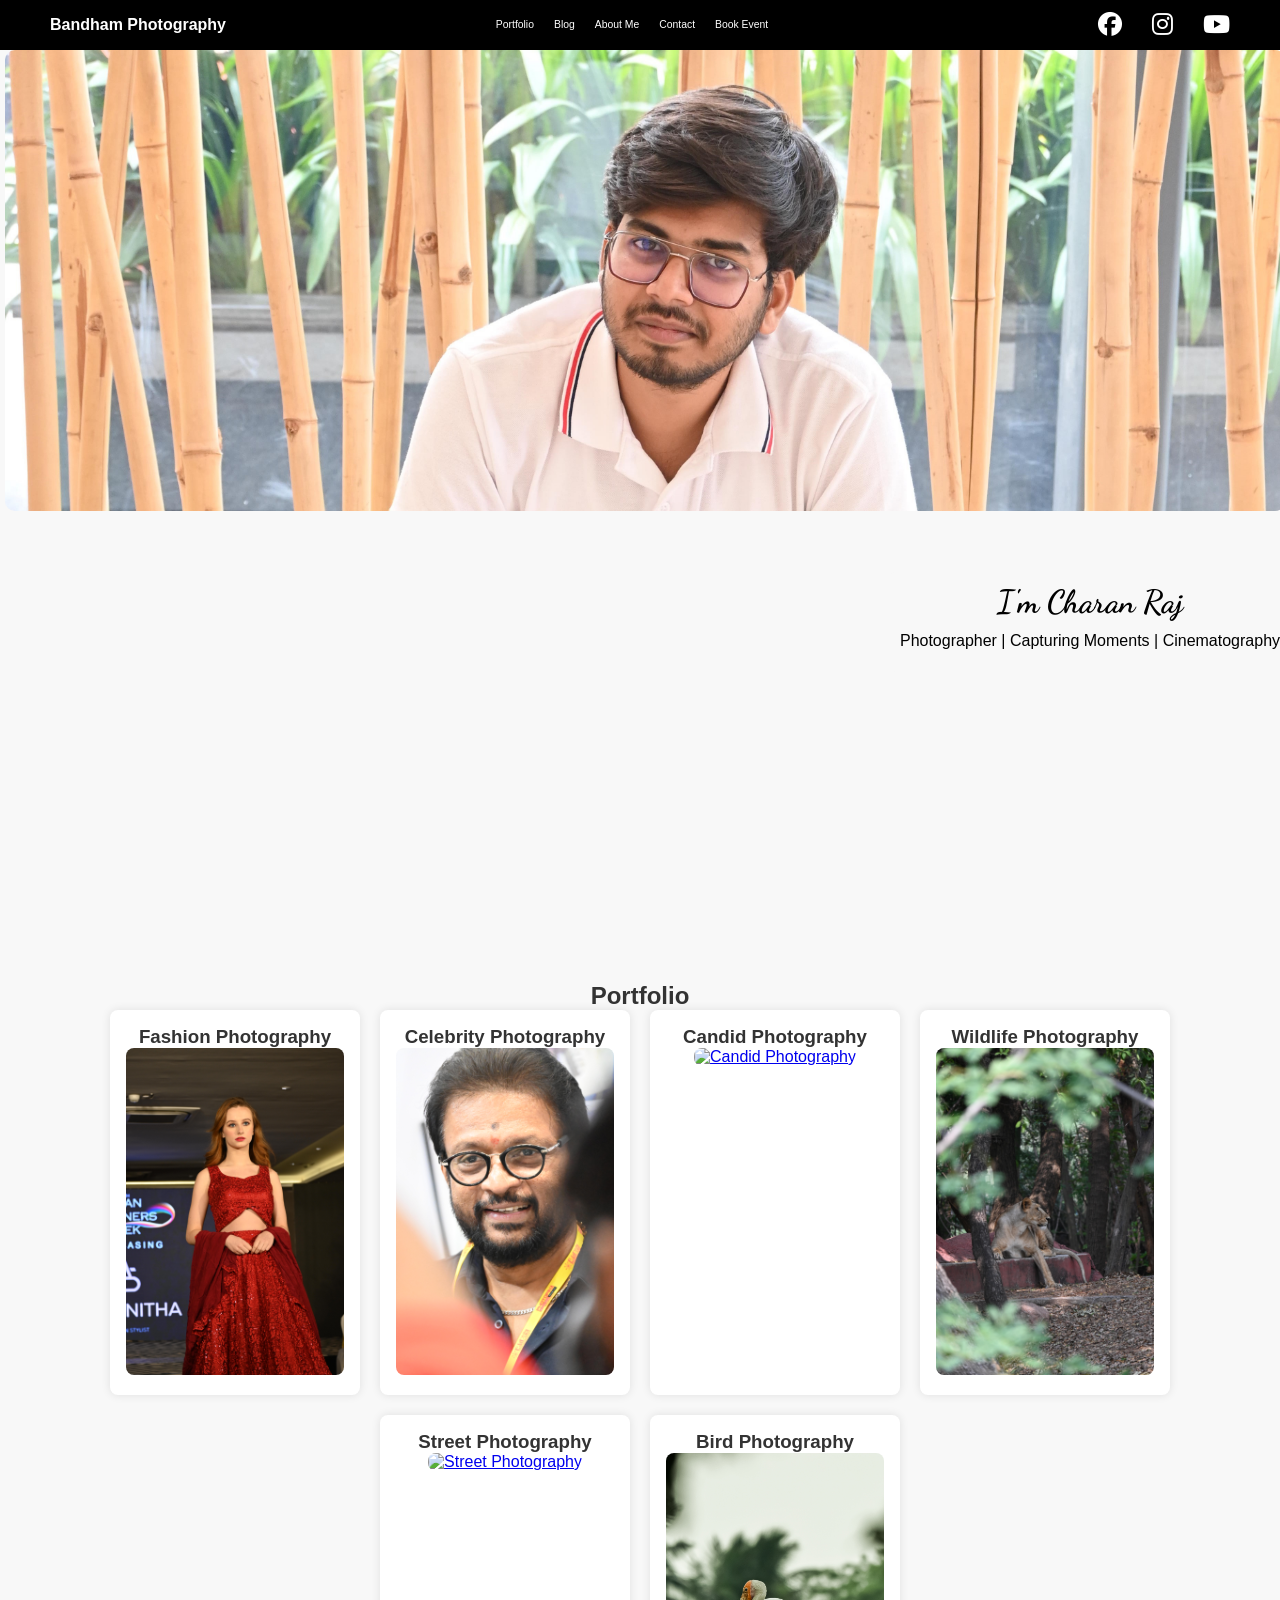
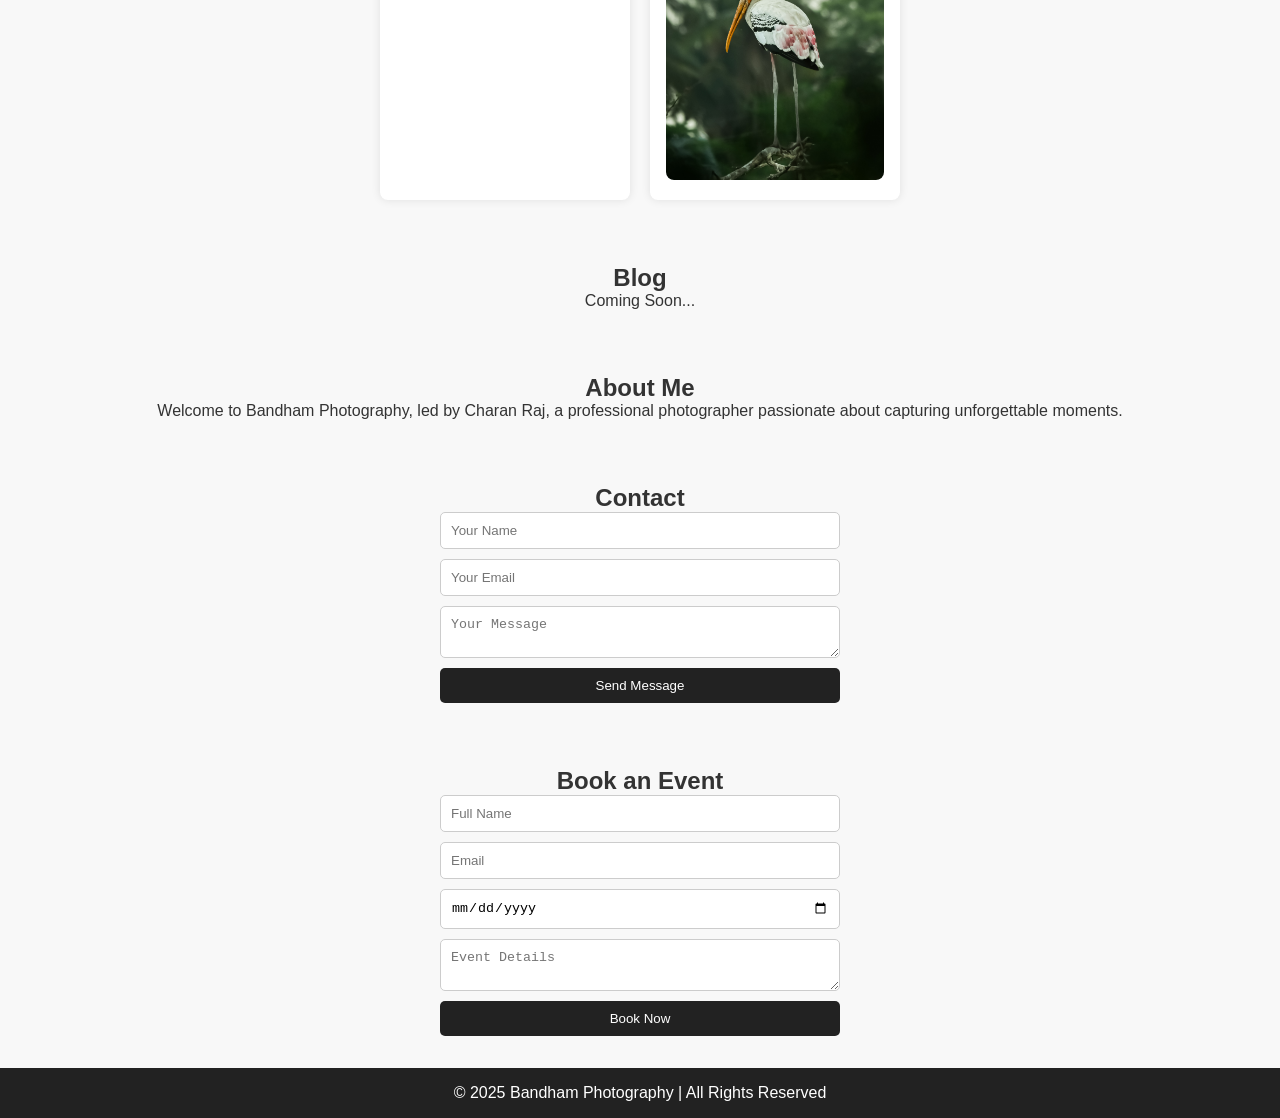
==== index.html @ 02e56d3b "First commit" ====
<!DOCTYPE html>
<html lang="en">
<head>
    <meta charset="UTF-8">
    <meta name="viewport" content="width=device-width, initial-scale=1.0">
    <title>Bandham Photography | Charan Raj</title>
    <link rel="stylesheet" href="styles.css">

    <script src="script.js" defer></script>
    <link rel="stylesheet" href="https://cdnjs.cloudflare.com/ajax/libs/font-awesome/6.4.2/css/all.min.css">
    <!-- AOS Animation Library -->
    <link rel="stylesheet" href="https://cdnjs.cloudflare.com/ajax/libs/aos/2.3.4/aos.css">
    <script src="https://cdnjs.cloudflare.com/ajax/libs/aos/2.3.4/aos.js"></script>

    <link rel="preconnect" href="https://fonts.googleapis.com">
    <link rel="preconnect" href="https://fonts.gstatic.com" crossorigin>
    <link href="https://fonts.googleapis.com/css2?family=Dancing+Script:wght@400..700&display=swap" rel="stylesheet">
</head>
<body>
    <header>
        <h1>Bandham Photography</h1>
        <nav>
            <ul>
                <li><a href="#portfolio">Portfolio</a></li>
                <li><a href="#blog">Blog</a></li>
                <li><a href="#about">About Me</a></li>
                <li><a href="#contact">Contact</a></li>
                <li><a href="#booking">Book Event</a></li>
            </ul>
        </nav>
        <div class="social-icons">
            <a href="https://www.facebook.com/profile.php?id=61565215583674" target="_blank"><i class="fa-brands fa-facebook"></i></a>
            <a href="https://www.instagram.com/bandham_photography/?hl=en" target="_blank"><i class="fa-brands fa-instagram"></i></a>
            <a href="https://www.youtube.com/@Charanrajkolagani" target="_blank"><i class="fa-brands fa-youtube"></i></a>
        </div>
        
    </header>
    <herosection class="hero-container">
        <div class="hero-content">
            <img src="Hero.jpg" alt="Hero Image">
        </div>
        <section class="hero">
            <div class="hero-overlay">
                <h1>I'm   Charan Raj</h1>
                <p>Photographer | Capturing Moments | Cinematography</p>
            </div>
        </section>
    </herosection>
    
    

    <section id="portfolio">
        <h2 class="portfolio-title">Portfolio</h2>
        <div class="categories">
            <div class="category" data-aos="fade-up">
                <h3 class="category-title" >Fashion Photography</h3>
                <a href="FashionPhotography.html">
                <img src="fashion.JPG" alt="Fashion Photography"></a>
            </div>
            <div class="category" data-aos="fade-up" data-aos-delay="100">
                <h3 class="category-title">Celebrity Photography</h3>
                <a href="CelebrityPhotography.html">
                <img src="celebrity.JPG" alt="Celebrity Photography"></a>
            </div>
            <div class="category" data-aos="fade-up" data-aos-delay="200">
                <h3 class="category-title">Candid Photography</h3>
                <a href="CandidPhotography.html">
                <img src="candid.JPG" alt="Candid Photography"></a>
            </div>
            <div class="category" data-aos="fade-up" data-aos-delay="300">
                <h3 class="category-title">Wildlife Photography</h3>
                <a href="WildelifePhotography.html">
                <img src="wildlife.JPG" alt="Wildlife Photography"></a>

            </div>
            <div class="category" data-aos="fade-up" data-aos-delay="400">
                <h3 class="category-title">Street Photography</h3>
                <a href="StreetPhotography.html">
                <img src="street.jpg" alt="Street Photography"></a>
            </div>
            <div class="category" data-aos="fade-up" data-aos-delay="500">
                <h3 class="category-title">Bird Photography</h3>
                <a href="BirdPhotography.html">
                <img src="Bird.jpg" alt="Bird Photography"></a>
            </div>
        </div>
    </section>
    

    <section id="blog">
        <h2>Blog</h2>
        <p>Coming Soon...</p>
    </section>

    <section id="about">
        <h2>About Me</h2>
        <p>Welcome to Bandham Photography, led by Charan Raj, a professional photographer passionate about capturing unforgettable moments.</p>
    </section>

    <section id="contact">
        <h2>Contact</h2>
        <form id="contact-form">
            <input type="text" placeholder="Your Name" required>
            <input type="email" placeholder="Your Email" required>
            <textarea placeholder="Your Message" required></textarea>
            <button type="submit">Send Message</button>
        </form>
    </section>

    <section id="booking">
        <h2>Book an Event</h2>
        <form id="booking-form">
            <input type="text" placeholder="Full Name" required>
            <input type="email" placeholder="Email" required>
            <input type="date" required>
            <textarea placeholder="Event Details" required></textarea>
            <button type="submit">Book Now</button>
        </form>
    </section>

    <footer>
        <p>&copy; 2025 Bandham Photography | All Rights Reserved</p>
    </footer>
</body>
</html>
---- styles.css ----
* {
    margin: 0;
    padding: 0;
    box-sizing: border-box;
}

body {
    font-family: Arial, sans-serif;
    margin: 0;
    padding: 0;
    background-color: #f8f8f8;
    color: #333;
    overflow-x: hidden; /* Prevents horizontal scrolling */
    margin: 0; /* Removes default margins */
    padding: 0;
}
h1 {
    font-size: 1rem; /* Reduce font size */
    font-weight: bold;
    margin: 0; /* Remove extra margins */
    padding: 0; /* Remove extra padding */
    line-height: 30px; /* Align with thin header */
}
.navbar {
    position: fixed;
    top: 0;
    width: 100%;
    z-index: 1000;
}
header {  
    background: #000000;
    color: rgb(255, 255, 255);
    padding: 20px 50px; /* Keep header thin */
    display: flex;
    justify-content: space-between;
    align-items: center;
    height: 50px; /* Adjusted for thin header */
}
/* Social Icons Styling */
.social-icons {
    display: flex;
    gap: 30px;
}

.social-icons a {
    color: white;
    font-size: 1.5rem;
    transition: color 0.3s ease;
}

.social-icons a:hover {
    color: #ffffff;
}

.logo {
    font-family: "Lucida Console", "Courier New", monospace;
    font-size: 0.7rem;
    font-weight: bold;
     margin-left: 30px; /*Increase left spacing */
    line-height: 30px;
}
nav {
    font-family:Arial, Helvetica, sans-serif;
    flex-grow: 1;
    display: flex;
    justify-content: center; /* Ensures the menu stays in the middle */
}

nav ul {
    list-style: none;
    padding: 0;
    margin: 0;
    display: flex;
    gap: 20px; /* Increased gap between menu items */
    margin-right: 60px; /* Increased right spacing */
}

nav ul li a {
    color: white;
    text-decoration: none;
    font-weight: normal;
    font-size: 0.65rem;
    line-height: 30px;
}



section {
    padding: 2rem;
    text-align: center;
}
.hero-container {
    margin-top: 0;
    padding-top: 0;
    position: relative;
    width: 100%;
    height: 100vh;
    display: flex;
    align-items: center;
    justify-content: center;
    overflow: hidden;
}

.hero-content img {
    position: absolute;
    top: 0px;
    left: 5px;
    bottom: 5px;
    display: block;
    width: 100%;
    height: auto;
    object-fit: fill;
}

.hero {
    position: relative;
    top: 150px;
    bottom: 100px;
    right: 150px;
    left: 650px;
    display: flex;
    justify-content: right;
    background: rgba(0, 0, 0, 0); /*Semi-transparent overlay */
}

.hero-overlay {
    position: absolute;
    bottom: 10px;
    width: 400px;
    height: 100px;
    border-radius: 5px;
    background-color: #f8f8f8;
    /* text-align: center; */
    color: rgb(0, 0, 0);
    font-size: 2rem;
}

.hero h1 {
    font-size: 2rem;
    font-weight: bold;
    font-family: "Dancing Script", serif;
    font-optical-sizing: auto;
    font-style: normal;
    position: relative;
    top: 15px;
    text-align: center;
}

.hero p {
    font-size: 1rem;
    margin-bottom: 20px;
    position: relative;
    top: 30px;
    text-align: center;
}


.hero-content img {
    width: 100%; /* Makes the image fill the container */
    max-width: 100%; /* Adjust based on your preference */
    height: auto; /* Keeps the aspect ratio */
    display: block;
    margin: 0 auto; /* Centers the image */
    border-radius: 10px; /* Optional: Adds rounded corners */
}

.categories {
    display: flex;
    flex-wrap: wrap;
    justify-content: center;
    gap: 20px;
}

.category {
    background: white;
    padding: 1rem;
    border-radius: 8px;
    box-shadow: 0 0 10px rgba(0, 0, 0, 0.1);
    width: 250px;
}

.category img {
    width: 100%;
    border-radius: 8px;
}

form {
    display: flex;
    flex-direction: column;
    gap: 10px;
    max-width: 400px;
    margin: 0 auto;
}

input, textarea {
    padding: 10px;
    border: 1px solid #ccc;
    border-radius: 5px;
}

button {
    padding: 10px;
    background: #222;
    color: white;
    border: none;
    cursor: pointer;
    border-radius: 5px;
}

button:hover {
    background: #444;
}

footer {
    background: #222;
    color: white;
    text-align: center;
    padding: 1rem;
    position: relative;
    bottom: 0;
    width: 100%;
}
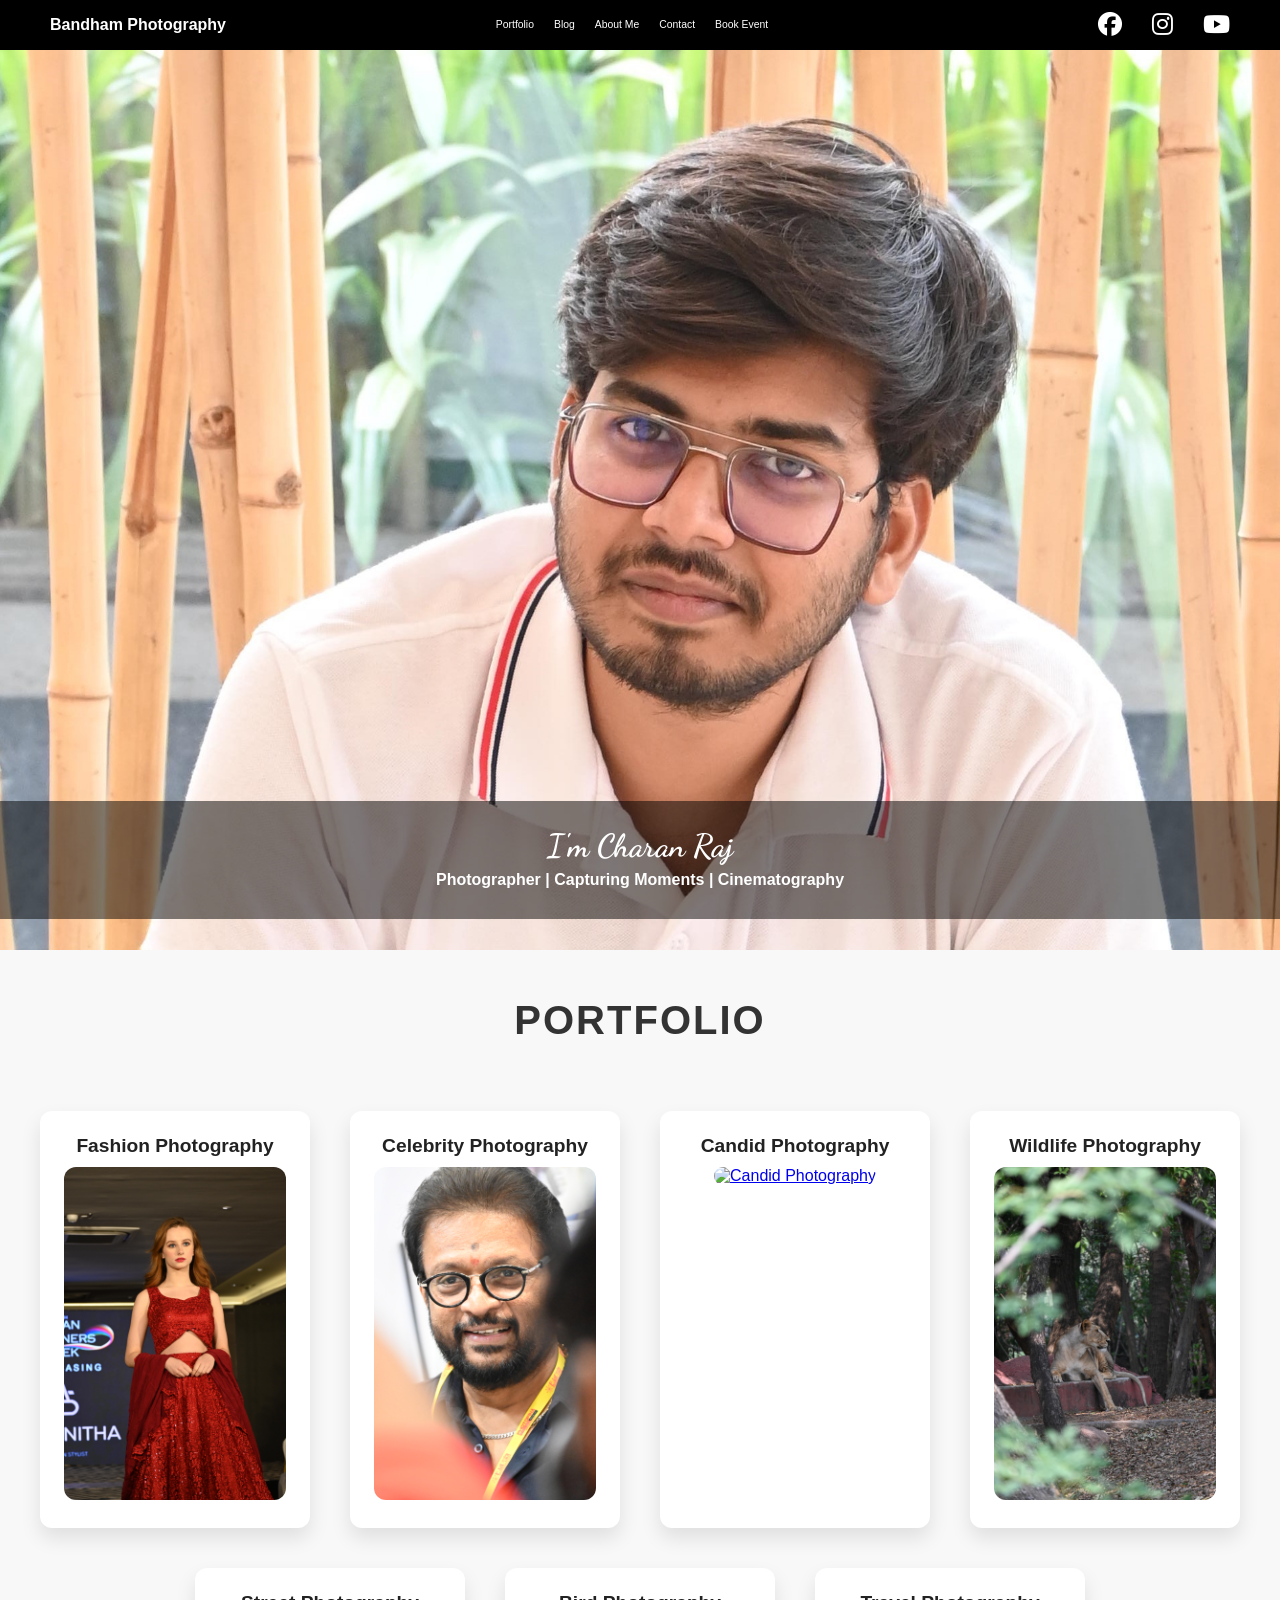
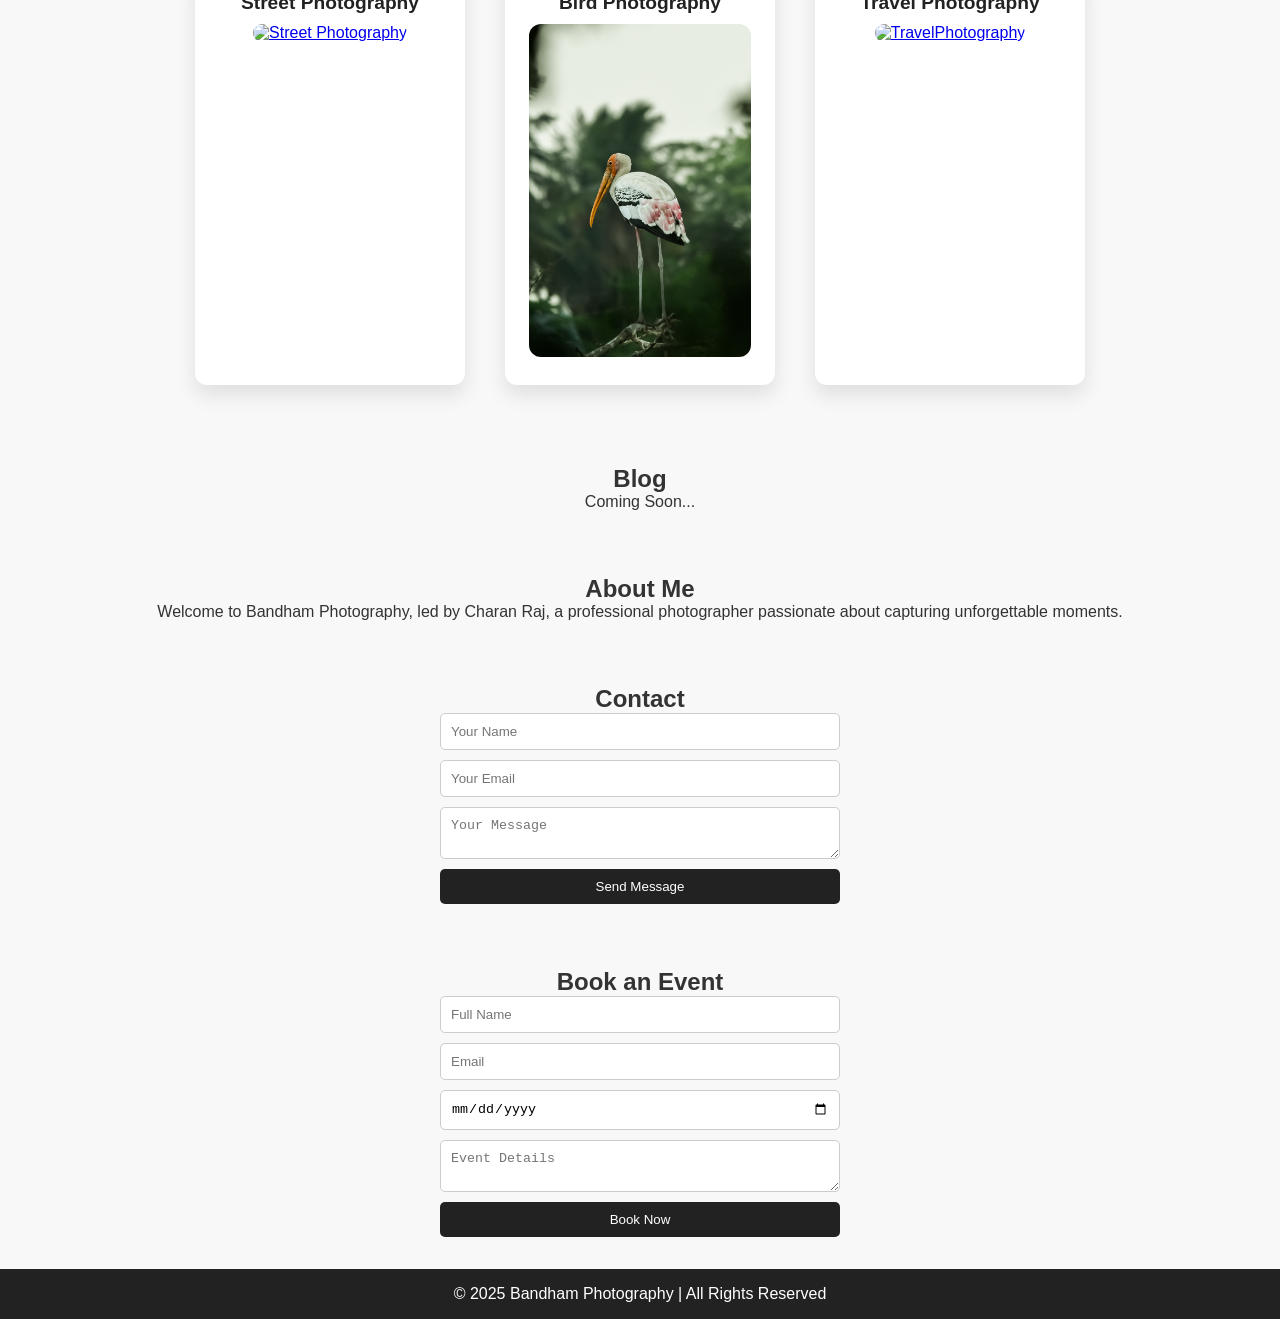
==== commit c0a05c72: "Travel Photography" ====
--- a/index.html
+++ b/index.html
@@ -83,6 +83,11 @@
                 <a href="BirdPhotography.html">
                 <img src="Bird.jpg" alt="Bird Photography"></a>
             </div>
+            <div class="category" data-aos="fade-up" data-aos-delay="500">
+                <h3 class="category-title">Travel Photography</h3>
+                <a href="TravelPhotography.html">
+                <img src="TravelPhotography.jpg" alt="TravelPhotography"></a>
+            </div>
         </div>
     </section>
     
--- a/styles.css
+++ b/styles.css
@@ -1,222 +1,301 @@
-* {
-    margin: 0;
-    padding: 0;
-    box-sizing: border-box;
-}
-
-body {
-    font-family: Arial, sans-serif;
-    margin: 0;
-    padding: 0;
-    background-color: #f8f8f8;
-    color: #333;
-    overflow-x: hidden; /* Prevents horizontal scrolling */
-    margin: 0; /* Removes default margins */
-    padding: 0;
-}
-h1 {
-    font-size: 1rem; /* Reduce font size */
-    font-weight: bold;
-    margin: 0; /* Remove extra margins */
-    padding: 0; /* Remove extra padding */
-    line-height: 30px; /* Align with thin header */
-}
-.navbar {
-    position: fixed;
-    top: 0;
-    width: 100%;
-    z-index: 1000;
-}
-header {  
-    background: #000000;
-    color: rgb(255, 255, 255);
-    padding: 20px 50px; /* Keep header thin */
-    display: flex;
-    justify-content: space-between;
-    align-items: center;
-    height: 50px; /* Adjusted for thin header */
-}
-/* Social Icons Styling */
-.social-icons {
-    display: flex;
-    gap: 30px;
-}
-
-.social-icons a {
-    color: white;
-    font-size: 1.5rem;
-    transition: color 0.3s ease;
-}
-
-.social-icons a:hover {
-    color: #ffffff;
-}
-
-.logo {
-    font-family: "Lucida Console", "Courier New", monospace;
-    font-size: 0.7rem;
-    font-weight: bold;
-     margin-left: 30px; /*Increase left spacing */
-    line-height: 30px;
-}
-nav {
-    font-family:Arial, Helvetica, sans-serif;
-    flex-grow: 1;
-    display: flex;
-    justify-content: center; /* Ensures the menu stays in the middle */
-}
-
-nav ul {
-    list-style: none;
-    padding: 0;
-    margin: 0;
-    display: flex;
-    gap: 20px; /* Increased gap between menu items */
-    margin-right: 60px; /* Increased right spacing */
-}
-
-nav ul li a {
-    color: white;
-    text-decoration: none;
-    font-weight: normal;
-    font-size: 0.65rem;
-    line-height: 30px;
-}
-
-
-
-section {
-    padding: 2rem;
-    text-align: center;
-}
-.hero-container {
-    margin-top: 0;
-    padding-top: 0;
-    position: relative;
-    width: 100%;
-    height: 100vh;
-    display: flex;
-    align-items: center;
-    justify-content: center;
-    overflow: hidden;
-}
-
-.hero-content img {
-    position: absolute;
-    top: 0px;
-    left: 5px;
-    bottom: 5px;
-    display: block;
-    width: 100%;
-    height: auto;
-    object-fit: fill;
-}
-
-.hero {
-    position: relative;
-    top: 150px;
-    bottom: 100px;
-    right: 150px;
-    left: 650px;
-    display: flex;
-    justify-content: right;
-    background: rgba(0, 0, 0, 0); /*Semi-transparent overlay */
-}
-
-.hero-overlay {
-    position: absolute;
-    bottom: 10px;
-    width: 400px;
-    height: 100px;
-    border-radius: 5px;
-    background-color: #f8f8f8;
-    /* text-align: center; */
-    color: rgb(0, 0, 0);
-    font-size: 2rem;
-}
-
-.hero h1 {
-    font-size: 2rem;
-    font-weight: bold;
-    font-family: "Dancing Script", serif;
-    font-optical-sizing: auto;
-    font-style: normal;
-    position: relative;
-    top: 15px;
-    text-align: center;
-}
-
-.hero p {
-    font-size: 1rem;
-    margin-bottom: 20px;
-    position: relative;
-    top: 30px;
-    text-align: center;
-}
-
-
-.hero-content img {
-    width: 100%; /* Makes the image fill the container */
-    max-width: 100%; /* Adjust based on your preference */
-    height: auto; /* Keeps the aspect ratio */
-    display: block;
-    margin: 0 auto; /* Centers the image */
-    border-radius: 10px; /* Optional: Adds rounded corners */
-}
-
-.categories {
-    display: flex;
-    flex-wrap: wrap;
-    justify-content: center;
-    gap: 20px;
-}
-
-.category {
-    background: white;
-    padding: 1rem;
-    border-radius: 8px;
-    box-shadow: 0 0 10px rgba(0, 0, 0, 0.1);
-    width: 250px;
-}
-
-.category img {
-    width: 100%;
-    border-radius: 8px;
-}
-
-form {
-    display: flex;
-    flex-direction: column;
-    gap: 10px;
-    max-width: 400px;
-    margin: 0 auto;
-}
-
-input, textarea {
-    padding: 10px;
-    border: 1px solid #ccc;
-    border-radius: 5px;
-}
-
-button {
-    padding: 10px;
-    background: #222;
-    color: white;
-    border: none;
-    cursor: pointer;
-    border-radius: 5px;
-}
-
-button:hover {
-    background: #444;
-}
-
-footer {
-    background: #222;
-    color: white;
-    text-align: center;
-    padding: 1rem;
-    position: relative;
-    bottom: 0;
-    width: 100%;
-}
+* {
+    margin: 0;
+    padding: 0;
+    box-sizing: border-box;
+}
+
+body {
+    font-family: Arial, sans-serif;
+    margin: 0;
+    padding: 0;
+    background-color: #f8f8f8;
+    color: #333;
+    overflow-x: hidden; /* Prevents horizontal scrolling */
+    margin: 0; /* Removes default margins */
+    padding: 0;
+}
+h1 {
+    font-size: 1rem; /* Reduce font size */
+    font-weight: bold;
+    margin: 0; /* Remove extra margins */
+    padding: 0; /* Remove extra padding */
+    line-height: 30px; /* Align with thin header */
+}
+.navbar {
+    position: fixed;
+    top: 0;
+    width: 100%;
+    z-index: 1000;
+}
+header {  
+    background: #000000;
+    color: rgb(255, 255, 255);
+    padding: 20px 50px; /* Keep header thin */
+    display: flex;
+    justify-content: space-between;
+    align-items: center;
+    height: 50px; /* Adjusted for thin header */
+}
+/* Social Icons Styling */
+.social-icons {
+    display: flex;
+    gap: 30px;
+}
+
+.social-icons a {
+    color: white;
+    font-size: 1.5rem;
+    transition: color 0.3s ease;
+}
+
+.social-icons a:hover {
+    color: #ffffff;
+}
+
+.logo {
+    font-family: "Lucida Console", "Courier New", monospace;
+    font-size: 0.7rem;
+    font-weight: bold;
+     margin-left: 30px; /*Increase left spacing */
+    line-height: 30px;
+}
+nav {
+    font-family:Arial, Helvetica, sans-serif;
+    flex-grow: 1;
+    display: flex;
+    justify-content: center; /* Ensures the menu stays in the middle */
+}
+
+nav ul {
+    list-style: none;
+    padding: 0;
+    margin: 0;
+    display: flex;
+    gap: 20px; /* Increased gap between menu items */
+    margin-right: 60px; /* Increased right spacing */
+}
+
+nav ul li a {
+    color: white;
+    text-decoration: none;
+    font-weight: normal;
+    font-size: 0.65rem;
+    line-height: 30px;
+}
+
+
+
+section {
+    padding: 2rem;
+    text-align: center;
+}
+
+.hero-container {
+    margin-top: 0;
+    padding-top: 0;
+    position: relative;
+    width: 100%;
+    height: 100vh;
+    display: flex;
+    align-items: center;
+    justify-content: center;
+    overflow: hidden;
+}
+
+.hero-content img {
+    position: absolute;
+    top: 0px;
+    left: 0;
+    display: block;
+    width: 100%;
+    height: 100%;
+    object-fit: cover; /* Ensures the image fully covers the container without distortion */
+}
+
+.hero {
+    position: absolute; /* Changed to absolute for better control over positioning */
+    top: 90%; /* Adjusted positioning for better centering */
+    left: 50%;
+    transform: translate(-50%, -50%); /* Centers the content */
+    display: flex;
+    justify-content: center;
+    align-items: center;
+    background: rgba(0, 0, 0, 0.5); /* Semi-transparent overlay */
+    width: 100%;
+    max-width: 100%;
+    height: auto;
+    padding: 10px; /* Added padding for spacing */
+}
+
+.hero-overlay {
+    text-align: center;
+    color: white;
+    font-size: 2rem;
+    font-weight: bold;
+    /* background-color: rgba(0, 0, 0, 0.7); */
+    border-radius: 5px;
+    padding: 20px;
+    max-width: 500px; /* Prevents overlay from getting too wide */
+}
+
+.hero h1 {
+    font-size: 2rem;
+    font-family: "Dancing Script", serif;
+    margin-bottom: 10px;
+}
+
+.hero p {
+    font-size: 1rem;
+}
+
+/* Responsive design adjustments */
+@media (max-width: 768px) {
+    .hero-overlay {
+        width: 80%; /* Makes the overlay take more width on small screens */
+        padding: 15px; /* Adjust padding on smaller screens */
+    }
+
+    .hero h1 {
+        font-size: 1.5rem; /* Smaller font size on mobile */
+    }
+
+    .hero p {
+        font-size: 0.9rem; /* Smaller font size for the paragraph */
+    }
+}
+
+@media (max-width: 480px) {
+    .hero-overlay {
+        width: 90%; /* Overlay takes almost the full width */
+    }
+
+    .hero h1 {
+        font-size: 1.3rem; /* Further reduce font size on very small screens */
+    }
+
+    .hero p {
+        font-size: 0.8rem; /* Further reduce paragraph font size */
+    }
+}
+
+/* Portfolio Section */
+#portfolio {
+    text-align: center;
+    padding: 3rem 2rem;
+    background-color: #f8f8f8;
+    position: relative;
+}
+
+/* Portfolio Title - Properly spaced */
+.portfolio-title {
+    font-size: 2.5rem;
+    font-weight: bold;
+    margin-bottom: 3rem;
+    text-transform: uppercase;
+    letter-spacing: 2px;
+    position: relative;
+}
+
+/* Categories */
+.categories {
+    display: flex;
+    flex-wrap: wrap;
+    justify-content: center;
+    gap: 40px; /* More spacing between categories */
+    padding-top: 20px;
+}
+
+/* Category Box */
+.category {
+    background: white;
+    padding: 1.5rem;
+    border-radius: 12px;
+    box-shadow: 0 10px 20px rgba(0, 0, 0, 0.1);
+    width: 270px;
+    text-align: center;
+    transition: transform 0.3s ease, box-shadow 0.3s ease;
+}
+
+/* Hover Effect - Smooth scaling */
+.category:hover {
+    transform: translateY(-10px);
+    box-shadow: 0 15px 30px rgba(0, 0, 0, 0.2);
+}
+
+/* Category Title */
+.category-title {
+    font-size: 1.2rem;
+    font-weight: 600;
+    margin-bottom: 10px;
+    color: #222;
+}
+
+/* Category Images - Added animation */
+.category img {
+    width: 100%;
+    border-radius: 12px;
+    transition: transform 0.3s ease-in-out, opacity 0.3s ease-in-out;
+}
+
+/* Hover effect on images */
+.category:hover img {
+    transform: scale(1.05);
+    opacity: 0.9;
+}
+
+/* Responsive */
+@media (max-width: 768px) {
+    .portfolio-title {
+        font-size: 2rem;
+    }
+    
+
+    .categories {
+        gap: 20px;
+    }
+
+    .category {
+        width: 220px;
+    }
+
+    .category-title {
+        font-size: 1rem;
+    }
+}
+
+form {
+    display: flex;
+    flex-direction: column;
+    gap: 10px;
+    max-width: 400px;
+    margin: 0 auto;
+}
+
+input, textarea {
+    padding: 10px;
+    border: 1px solid #ccc;
+    border-radius: 5px;
+}
+
+button {
+    padding: 10px;
+    background: #222;
+    color: white;
+    border: none;
+    cursor: pointer;
+    border-radius: 5px;
+}
+
+button:hover {
+    background: #444;
+}
+
+footer {
+    background: #222;
+    color: white;
+    text-align: center;
+    padding: 1rem;
+    position: relative;
+    bottom: 0;
+    width: 100%;
+}
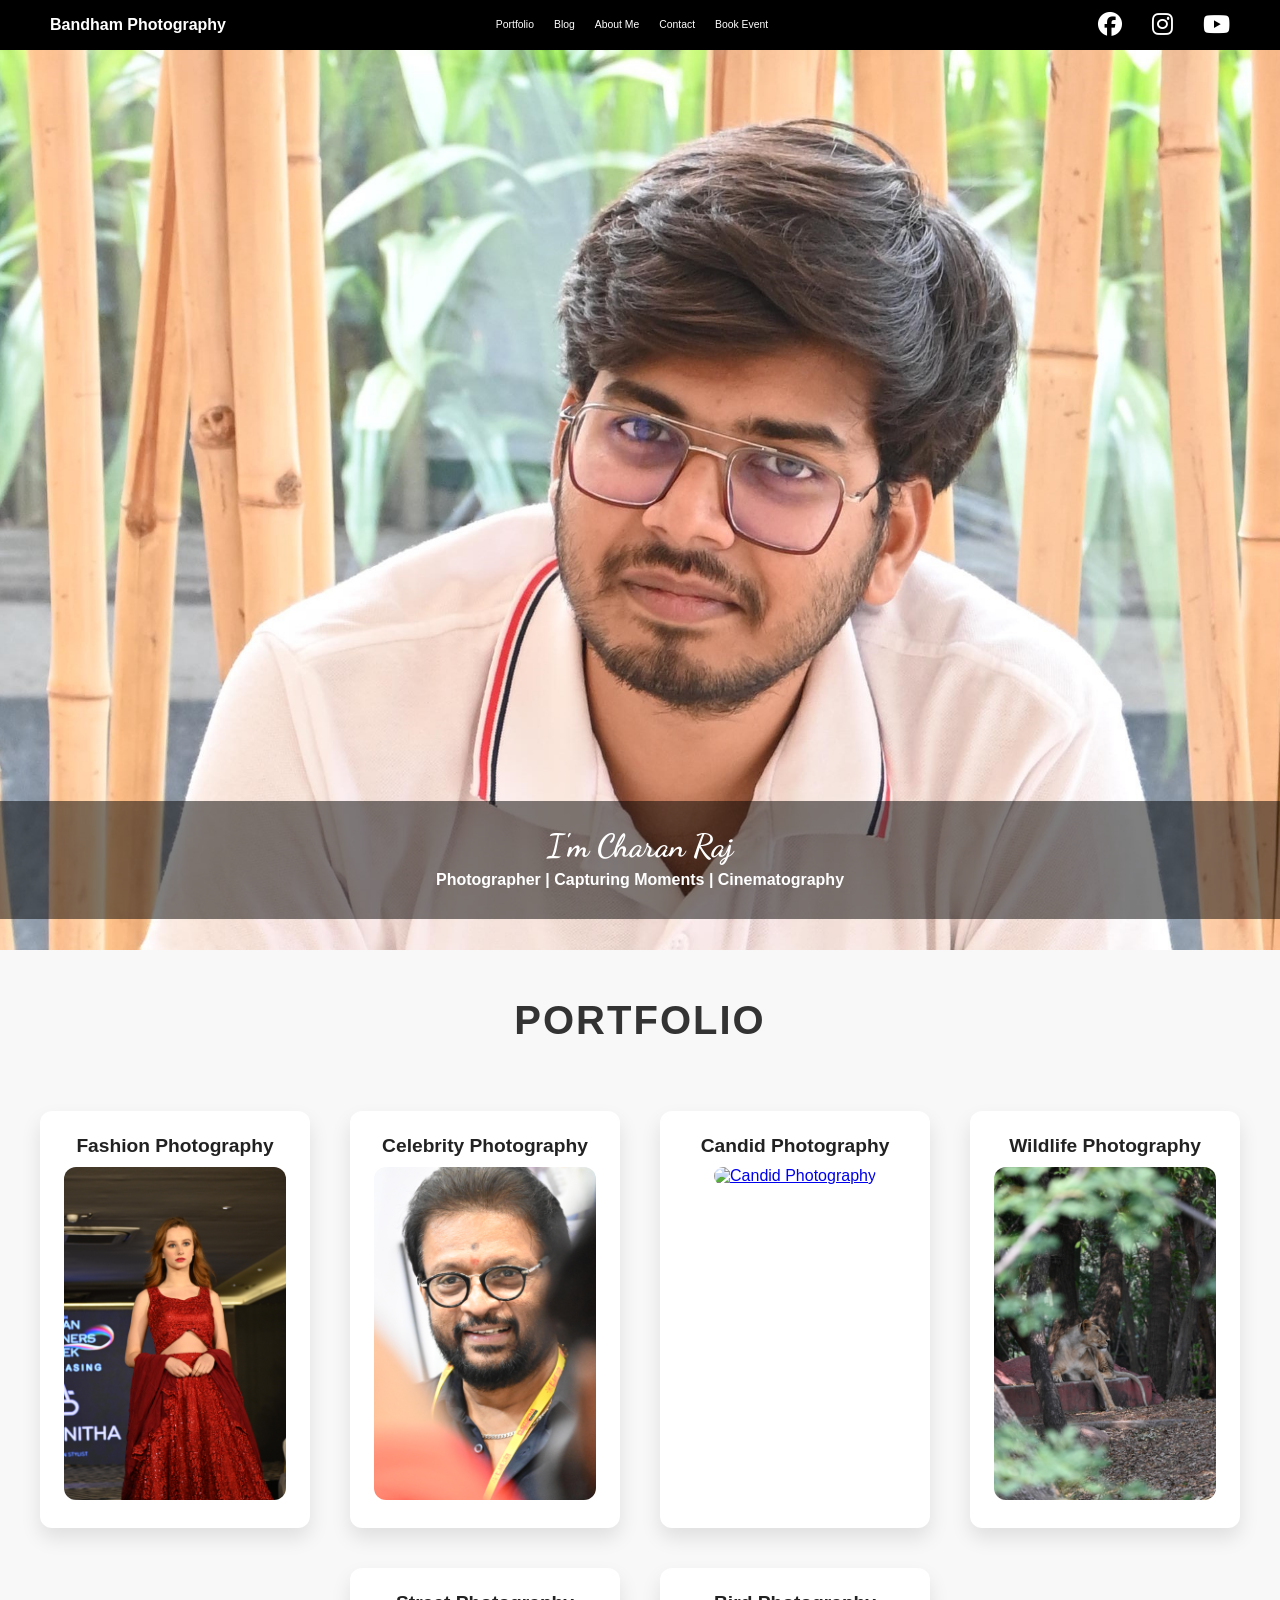
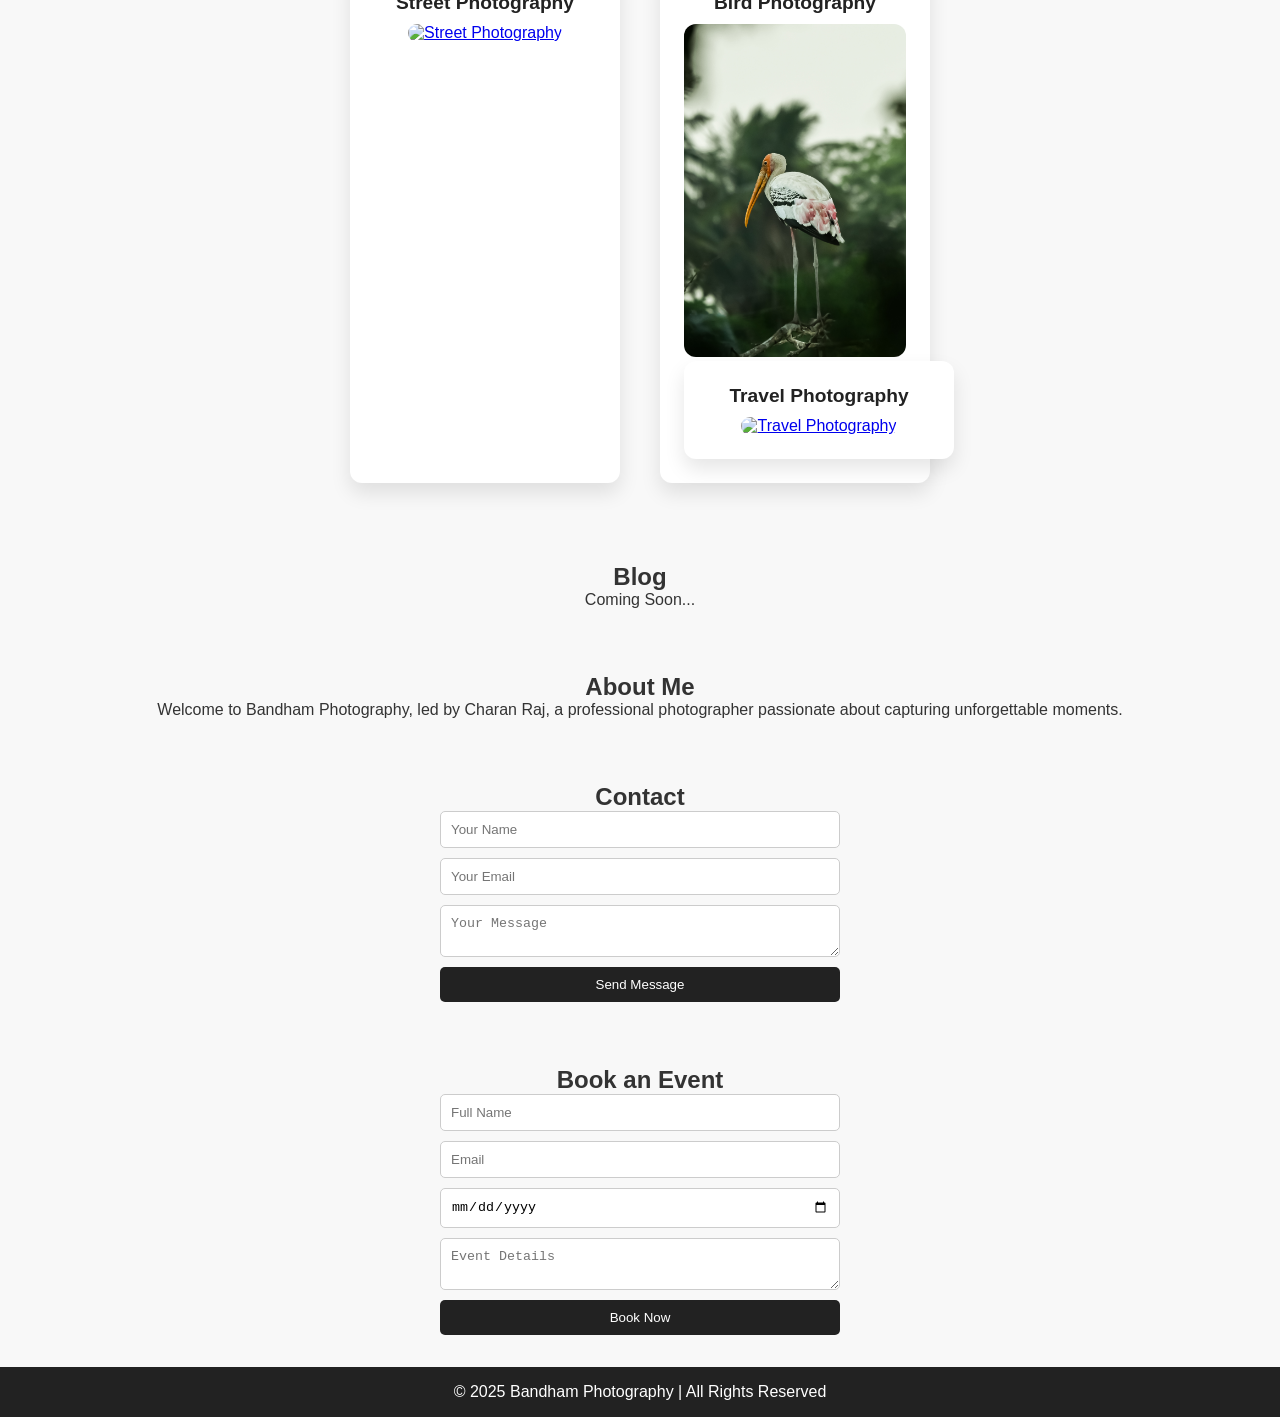
==== commit 9d651f30: "Update index.html" ====
--- a/index.html
+++ b/index.html
@@ -82,11 +82,11 @@
                 <h3 class="category-title">Bird Photography</h3>
                 <a href="BirdPhotography.html">
                 <img src="Bird.jpg" alt="Bird Photography"></a>
-            </div>
-            <div class="category" data-aos="fade-up" data-aos-delay="500">
+                <div class="category" data-aos="fade-up" data-aos-delay="500">
                 <h3 class="category-title">Travel Photography</h3>
                 <a href="TravelPhotography.html">
-                <img src="TravelPhotography.jpg" alt="TravelPhotography"></a>
+                <img src="TravelPhotography.jpg" alt="Travel Photography"></a>
+            </div>
             </div>
         </div>
     </section>
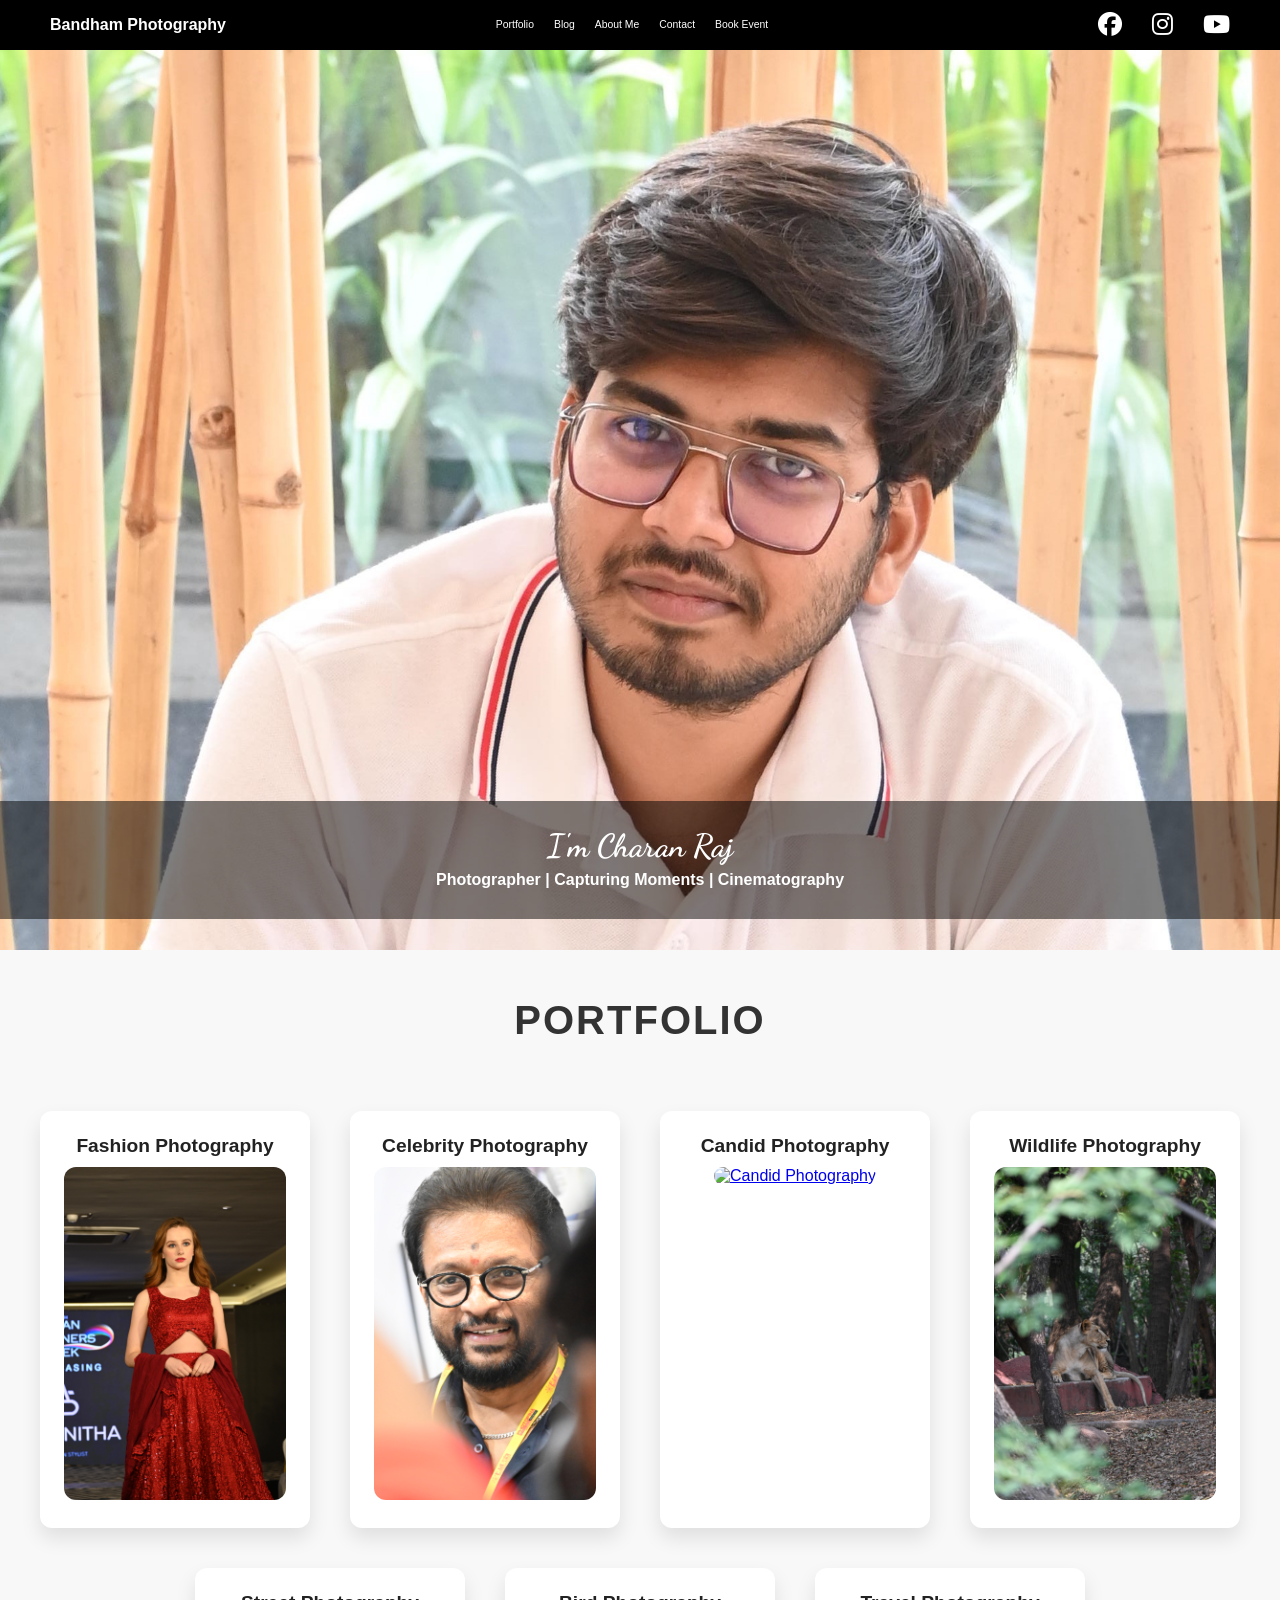
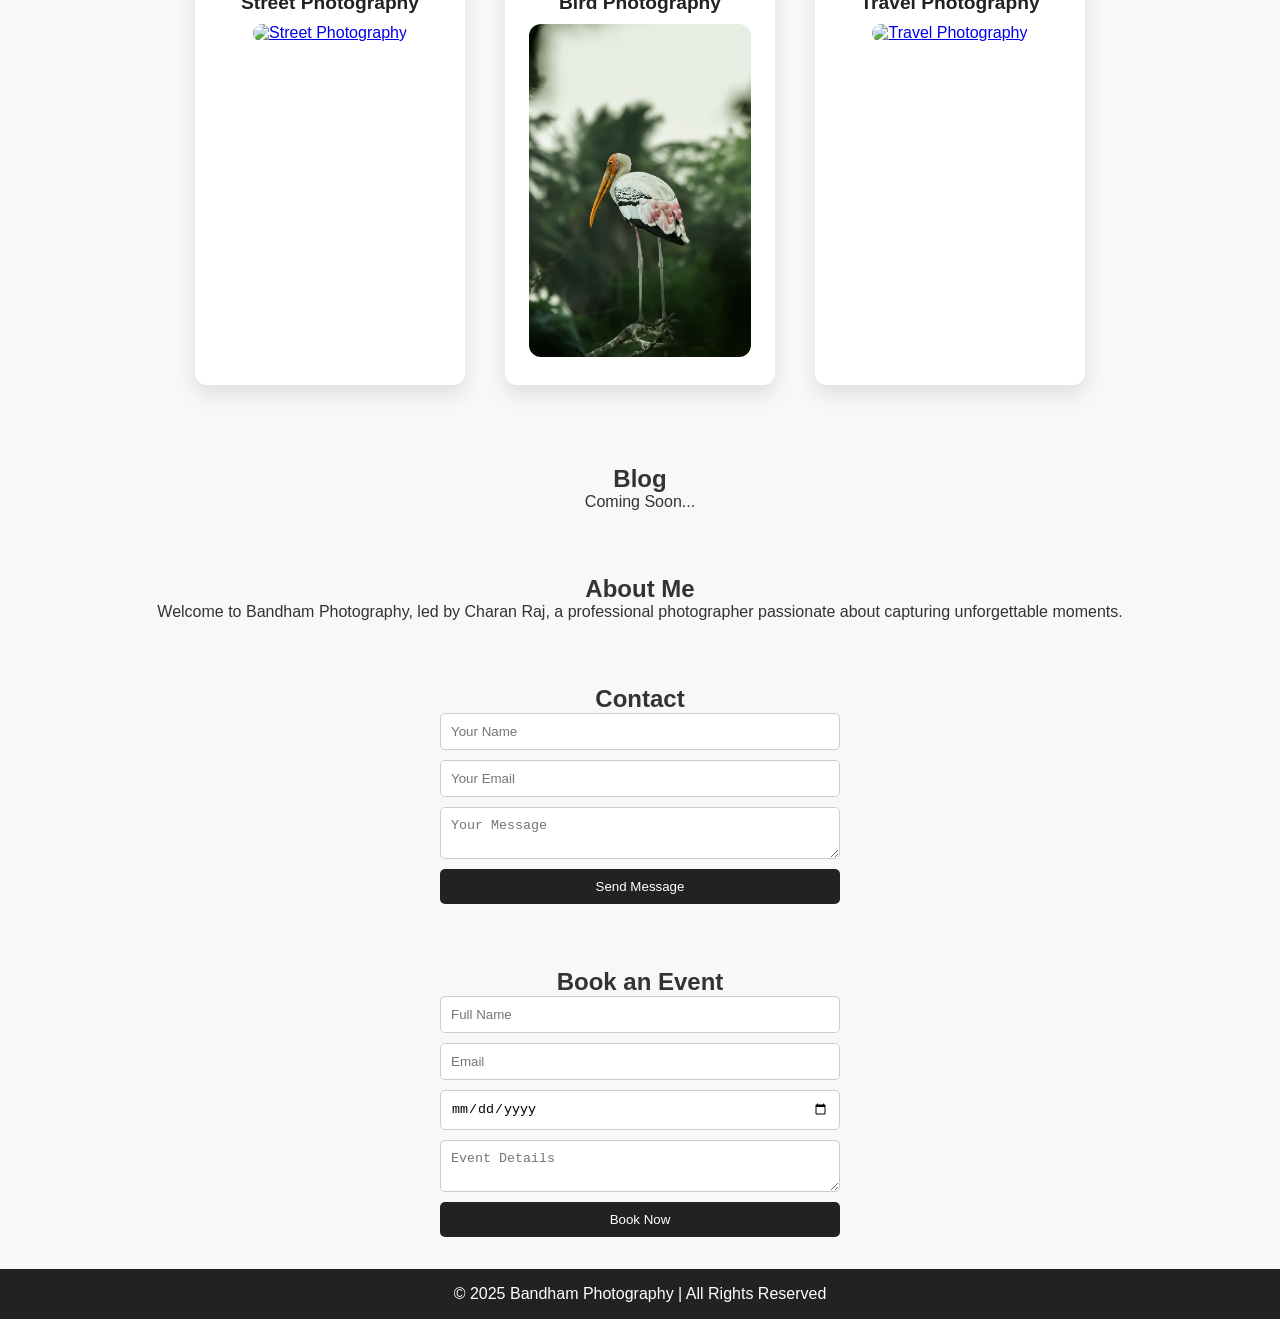
==== commit c107b010: "Update index.html" ====
--- a/index.html
+++ b/index.html
@@ -82,11 +82,11 @@
                 <h3 class="category-title">Bird Photography</h3>
                 <a href="BirdPhotography.html">
                 <img src="Bird.jpg" alt="Bird Photography"></a>
-                <div class="category" data-aos="fade-up" data-aos-delay="500">
+            </div>
+             <div class="category" data-aos="fade-up" data-aos-delay="500">
                 <h3 class="category-title">Travel Photography</h3>
                 <a href="TravelPhotography.html">
                 <img src="TravelPhotography.jpg" alt="Travel Photography"></a>
-            </div>
             </div>
         </div>
     </section>
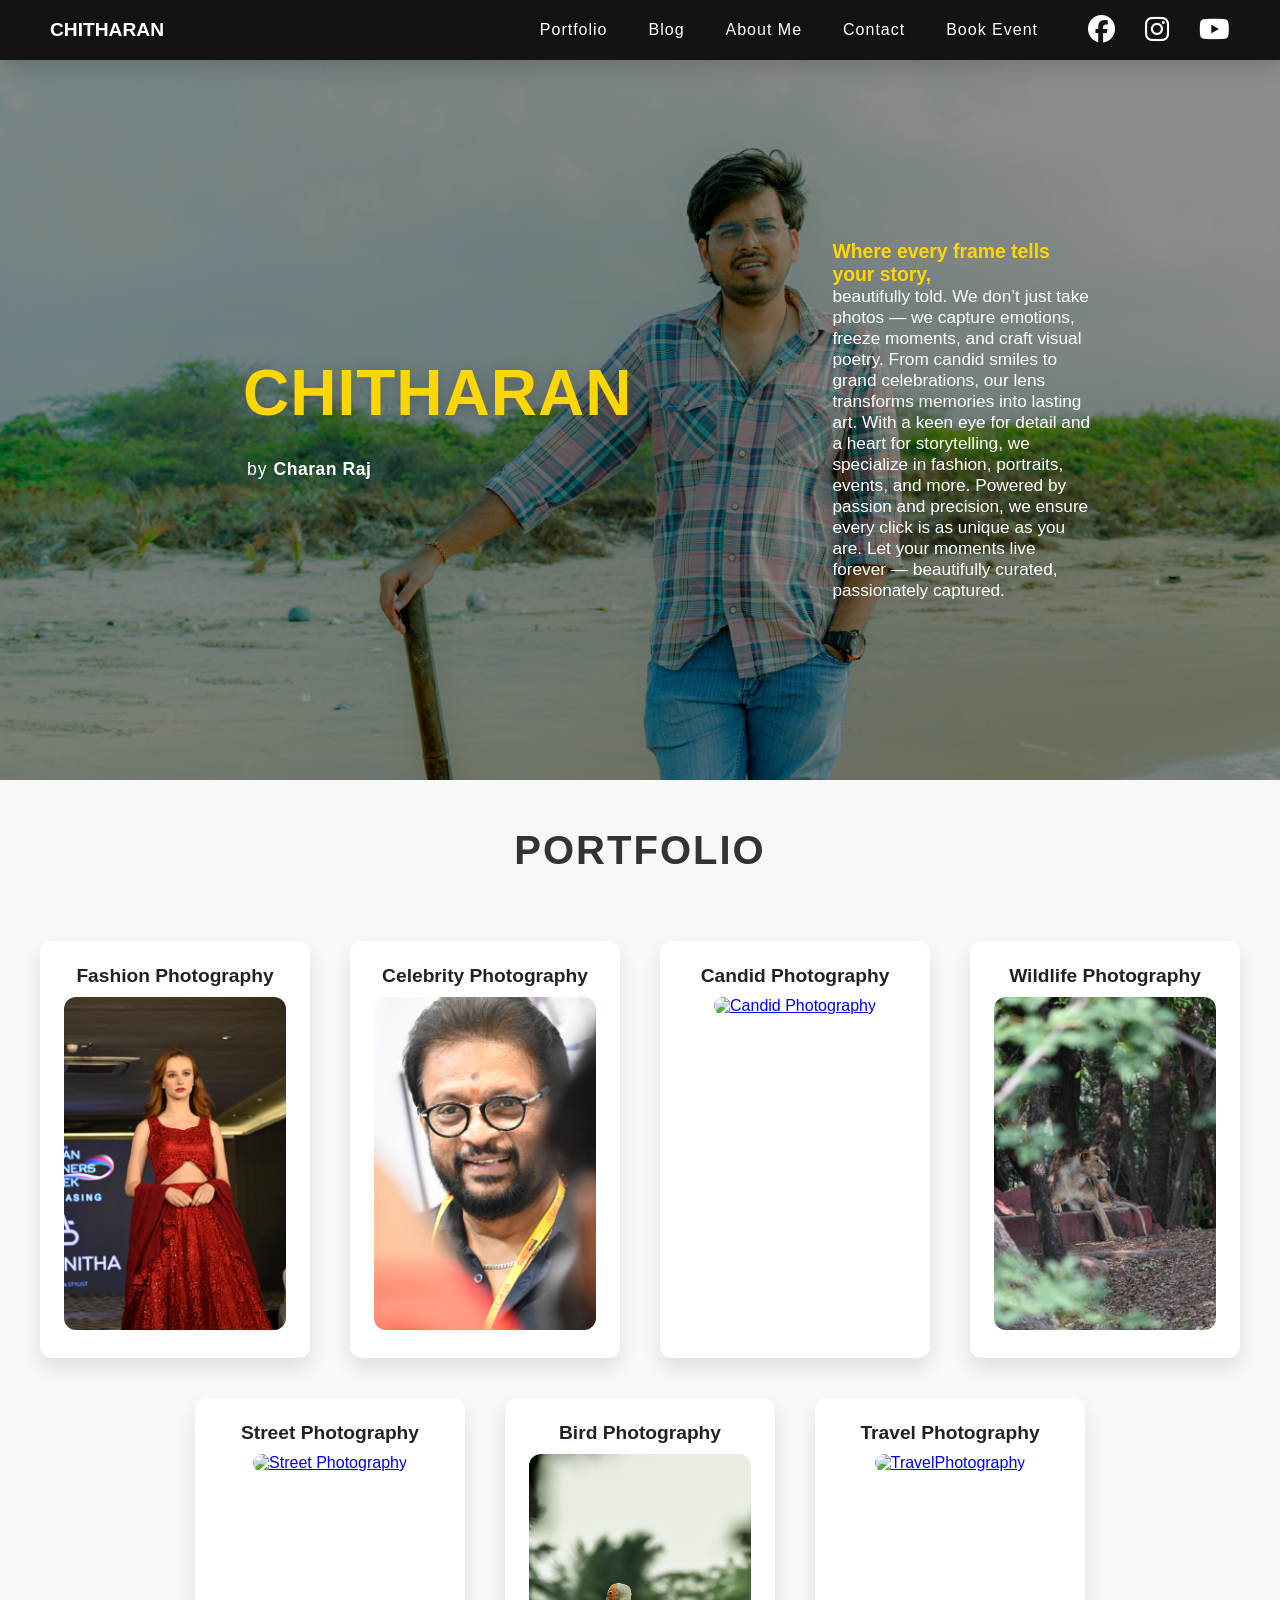
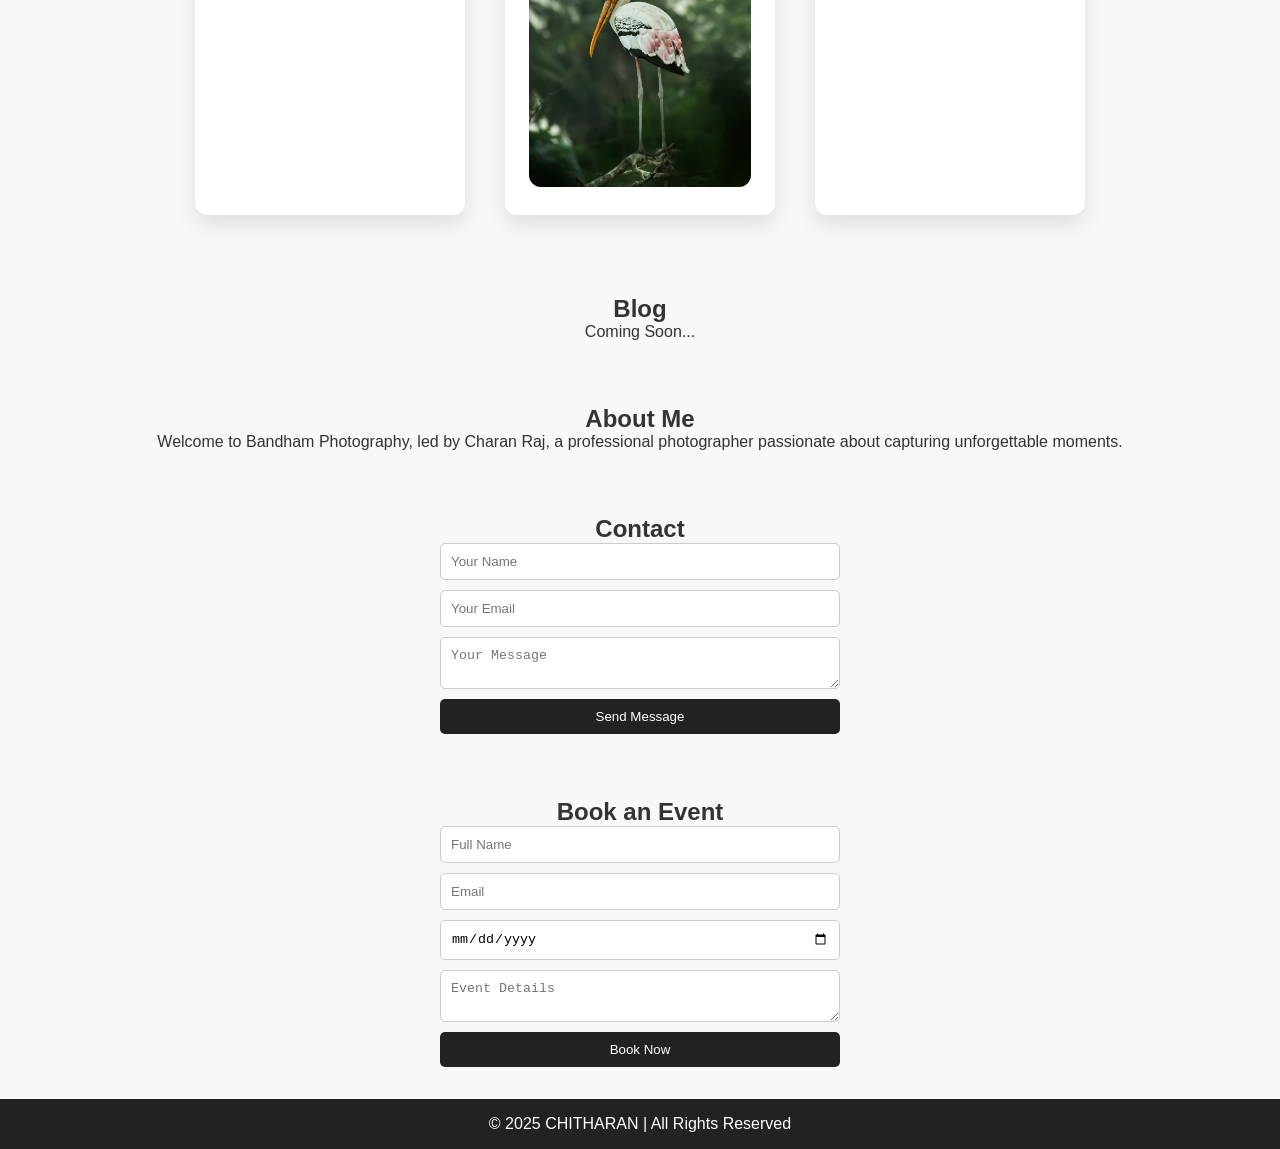
==== commit 03fc7ccc: "New version" ====
--- a/index.html
+++ b/index.html
@@ -9,6 +9,7 @@
     <script src="script.js" defer></script>
     <link rel="stylesheet" href="https://cdnjs.cloudflare.com/ajax/libs/font-awesome/6.4.2/css/all.min.css">
     <!-- AOS Animation Library -->
+    <link href="https://fonts.cdnfonts.com/css/harry-p" rel="stylesheet">
     <link rel="stylesheet" href="https://cdnjs.cloudflare.com/ajax/libs/aos/2.3.4/aos.css">
     <script src="https://cdnjs.cloudflare.com/ajax/libs/aos/2.3.4/aos.js"></script>
 
@@ -18,34 +19,52 @@
 </head>
 <body>
     <header>
-        <h1>Bandham Photography</h1>
-        <nav>
-            <ul>
-                <li><a href="#portfolio">Portfolio</a></li>
-                <li><a href="#blog">Blog</a></li>
-                <li><a href="#about">About Me</a></li>
-                <li><a href="#contact">Contact</a></li>
-                <li><a href="#booking">Book Event</a></li>
-            </ul>
-        </nav>
-        <div class="social-icons">
-            <a href="https://www.facebook.com/profile.php?id=61565215583674" target="_blank"><i class="fa-brands fa-facebook"></i></a>
-            <a href="https://www.instagram.com/bandham_photography/?hl=en" target="_blank"><i class="fa-brands fa-instagram"></i></a>
-            <a href="https://www.youtube.com/@Charanrajkolagani" target="_blank"><i class="fa-brands fa-youtube"></i></a>
+        <h1>CHITHARAN</h1>
+        <div class="header-menu">
+            <nav>
+                <ul>
+                    <li><a href="#portfolio">Portfolio</a></li>
+                    <li><a href="#blog">Blog</a></li>
+                    <li><a href="#about">About Me</a></li>
+                    <li><a href="#contact">Contact</a></li>
+                    <li><a href="#booking">Book Event</a></li>
+                </ul>
+            </nav>
+            <div class="social-icons">
+                <a href="https://www.facebook.com/profile.php?id=61565215583674" target="_blank"><i class="fa-brands fa-facebook"></i></a>
+                <a href="https://www.instagram.com/bandham_photography/?hl=en" target="_blank"><i class="fa-brands fa-instagram"></i></a>
+                <a href="https://www.youtube.com/@Charanrajkolagani" target="_blank"><i class="fa-brands fa-youtube"></i></a>
+            </div>
         </div>
-        
+        <button class="menu-toggle" aria-label="Toggle menu">
+                <span></span>
+                <span></span>
+                <span></span>
+        </button>
     </header>
-    <herosection class="hero-container">
+    <section class="hero" style="background-image: url('hero1.jpg');">
+    <div class="hero-overlay">
         <div class="hero-content">
-            <img src="Hero.jpg" alt="Hero Image">
-        </div>
-        <section class="hero">
-            <div class="hero-overlay">
-                <h1>I'm   Charan Raj</h1>
-                <p>Photographer | Capturing Moments | Cinematography</p>
-            </div>
-        </section>
-    </herosection>
+    <div class="hero-left">
+    <span class="brand">CHITHARAN</span><br>
+    <span class="by-charan">by <strong>Charan Raj</strong></span>
+</div>
+    <div class="hero-right">
+        <span style="font-size:1.1em; color:#ffd700; font-weight:600;">
+            Where every frame tells your story,
+        </span><br>
+        <span style="font-size:0.98em;">
+             beautifully told.
+We don’t just take photos — we capture emotions, freeze moments, and craft visual poetry.
+From candid smiles to grand celebrations, our lens transforms memories into lasting art.
+With a keen eye for detail and a heart for storytelling, we specialize in fashion, portraits, events, and more.
+Powered by passion and precision, we ensure every click is as unique as you are.
+Let your moments live forever — beautifully curated, passionately captured.
+        </span>
+    </div>
+</div>
+    </div>
+</section>
     
     
 
@@ -83,10 +102,10 @@
                 <a href="BirdPhotography.html">
                 <img src="Bird.jpg" alt="Bird Photography"></a>
             </div>
-             <div class="category" data-aos="fade-up" data-aos-delay="500">
+            <div class="category" data-aos="fade-up" data-aos-delay="500">
                 <h3 class="category-title">Travel Photography</h3>
                 <a href="TravelPhotography.html">
-                <img src="TravelPhotography.jpg" alt="Travel Photography"></a>
+                <img src="TravelPhotography.jpg" alt="TravelPhotography"></a>
             </div>
         </div>
     </section>
@@ -124,7 +143,17 @@
     </section>
 
     <footer>
-        <p>&copy; 2025 Bandham Photography | All Rights Reserved</p>
+        <p>&copy; 2025 CHITHARAN | All Rights Reserved</p>
     </footer>
 </body>
 </html>
+<script>
+const menuToggle = document.querySelector('.menu-toggle');
+const headerMenu = document.querySelector('.header-menu');
+menuToggle.onclick = function() {
+    headerMenu.classList.toggle('active');
+};
+headerMenu.querySelectorAll('a').forEach(link => {
+    link.onclick = () => headerMenu.classList.remove('active');
+});
+</script>
--- a/styles.css
+++ b/styles.css
@@ -1,301 +1,546 @@
-* {
-    margin: 0;
-    padding: 0;
-    box-sizing: border-box;
-}
-
-body {
-    font-family: Arial, sans-serif;
-    margin: 0;
-    padding: 0;
-    background-color: #f8f8f8;
-    color: #333;
-    overflow-x: hidden; /* Prevents horizontal scrolling */
-    margin: 0; /* Removes default margins */
-    padding: 0;
-}
-h1 {
-    font-size: 1rem; /* Reduce font size */
-    font-weight: bold;
-    margin: 0; /* Remove extra margins */
-    padding: 0; /* Remove extra padding */
-    line-height: 30px; /* Align with thin header */
-}
-.navbar {
-    position: fixed;
-    top: 0;
-    width: 100%;
-    z-index: 1000;
-}
-header {  
-    background: #000000;
-    color: rgb(255, 255, 255);
-    padding: 20px 50px; /* Keep header thin */
-    display: flex;
-    justify-content: space-between;
-    align-items: center;
-    height: 50px; /* Adjusted for thin header */
-}
-/* Social Icons Styling */
-.social-icons {
-    display: flex;
-    gap: 30px;
-}
-
-.social-icons a {
-    color: white;
-    font-size: 1.5rem;
-    transition: color 0.3s ease;
-}
-
-.social-icons a:hover {
-    color: #ffffff;
-}
-
-.logo {
-    font-family: "Lucida Console", "Courier New", monospace;
-    font-size: 0.7rem;
-    font-weight: bold;
-     margin-left: 30px; /*Increase left spacing */
-    line-height: 30px;
-}
-nav {
-    font-family:Arial, Helvetica, sans-serif;
-    flex-grow: 1;
-    display: flex;
-    justify-content: center; /* Ensures the menu stays in the middle */
-}
-
-nav ul {
-    list-style: none;
-    padding: 0;
-    margin: 0;
-    display: flex;
-    gap: 20px; /* Increased gap between menu items */
-    margin-right: 60px; /* Increased right spacing */
-}
-
-nav ul li a {
-    color: white;
-    text-decoration: none;
-    font-weight: normal;
-    font-size: 0.65rem;
-    line-height: 30px;
-}
-
-
-
-section {
-    padding: 2rem;
-    text-align: center;
-}
-
-.hero-container {
-    margin-top: 0;
-    padding-top: 0;
-    position: relative;
-    width: 100%;
-    height: 100vh;
-    display: flex;
-    align-items: center;
-    justify-content: center;
-    overflow: hidden;
-}
-
-.hero-content img {
-    position: absolute;
-    top: 0px;
-    left: 0;
-    display: block;
-    width: 100%;
-    height: 100%;
-    object-fit: cover; /* Ensures the image fully covers the container without distortion */
-}
-
-.hero {
-    position: absolute; /* Changed to absolute for better control over positioning */
-    top: 90%; /* Adjusted positioning for better centering */
-    left: 50%;
-    transform: translate(-50%, -50%); /* Centers the content */
-    display: flex;
-    justify-content: center;
-    align-items: center;
-    background: rgba(0, 0, 0, 0.5); /* Semi-transparent overlay */
-    width: 100%;
-    max-width: 100%;
-    height: auto;
-    padding: 10px; /* Added padding for spacing */
-}
-
-.hero-overlay {
-    text-align: center;
-    color: white;
-    font-size: 2rem;
-    font-weight: bold;
-    /* background-color: rgba(0, 0, 0, 0.7); */
-    border-radius: 5px;
-    padding: 20px;
-    max-width: 500px; /* Prevents overlay from getting too wide */
-}
-
-.hero h1 {
-    font-size: 2rem;
-    font-family: "Dancing Script", serif;
-    margin-bottom: 10px;
-}
-
-.hero p {
-    font-size: 1rem;
-}
-
-/* Responsive design adjustments */
-@media (max-width: 768px) {
-    .hero-overlay {
-        width: 80%; /* Makes the overlay take more width on small screens */
-        padding: 15px; /* Adjust padding on smaller screens */
-    }
-
-    .hero h1 {
-        font-size: 1.5rem; /* Smaller font size on mobile */
-    }
-
-    .hero p {
-        font-size: 0.9rem; /* Smaller font size for the paragraph */
-    }
-}
-
-@media (max-width: 480px) {
-    .hero-overlay {
-        width: 90%; /* Overlay takes almost the full width */
-    }
-
-    .hero h1 {
-        font-size: 1.3rem; /* Further reduce font size on very small screens */
-    }
-
-    .hero p {
-        font-size: 0.8rem; /* Further reduce paragraph font size */
-    }
-}
-
-/* Portfolio Section */
-#portfolio {
-    text-align: center;
-    padding: 3rem 2rem;
-    background-color: #f8f8f8;
-    position: relative;
-}
-
-/* Portfolio Title - Properly spaced */
-.portfolio-title {
-    font-size: 2.5rem;
-    font-weight: bold;
-    margin-bottom: 3rem;
-    text-transform: uppercase;
-    letter-spacing: 2px;
-    position: relative;
-}
-
-/* Categories */
-.categories {
-    display: flex;
-    flex-wrap: wrap;
-    justify-content: center;
-    gap: 40px; /* More spacing between categories */
-    padding-top: 20px;
-}
-
-/* Category Box */
-.category {
-    background: white;
-    padding: 1.5rem;
-    border-radius: 12px;
-    box-shadow: 0 10px 20px rgba(0, 0, 0, 0.1);
-    width: 270px;
-    text-align: center;
-    transition: transform 0.3s ease, box-shadow 0.3s ease;
-}
-
-/* Hover Effect - Smooth scaling */
-.category:hover {
-    transform: translateY(-10px);
-    box-shadow: 0 15px 30px rgba(0, 0, 0, 0.2);
-}
-
-/* Category Title */
-.category-title {
-    font-size: 1.2rem;
-    font-weight: 600;
-    margin-bottom: 10px;
-    color: #222;
-}
-
-/* Category Images - Added animation */
-.category img {
-    width: 100%;
-    border-radius: 12px;
-    transition: transform 0.3s ease-in-out, opacity 0.3s ease-in-out;
-}
-
-/* Hover effect on images */
-.category:hover img {
-    transform: scale(1.05);
-    opacity: 0.9;
-}
-
-/* Responsive */
-@media (max-width: 768px) {
-    .portfolio-title {
-        font-size: 2rem;
-    }
-    
-
-    .categories {
-        gap: 20px;
-    }
-
-    .category {
-        width: 220px;
-    }
-
-    .category-title {
-        font-size: 1rem;
-    }
-}
-
-form {
-    display: flex;
-    flex-direction: column;
-    gap: 10px;
-    max-width: 400px;
-    margin: 0 auto;
-}
-
-input, textarea {
-    padding: 10px;
-    border: 1px solid #ccc;
-    border-radius: 5px;
-}
-
-button {
-    padding: 10px;
-    background: #222;
-    color: white;
-    border: none;
-    cursor: pointer;
-    border-radius: 5px;
-}
-
-button:hover {
-    background: #444;
-}
-
-footer {
-    background: #222;
-    color: white;
-    text-align: center;
-    padding: 1rem;
-    position: relative;
-    bottom: 0;
-    width: 100%;
-}
+* {
+    margin: 0;
+    padding: 0;
+    box-sizing: border-box;
+}
+
+body {
+    font-family: Arial, sans-serif;
+    margin: 0;
+    padding: 0;
+    background-color: #f8f8f8;
+    color: #333;
+    overflow-x: hidden; /* Prevents horizontal scrolling */
+    margin: 0; /* Removes default margins */
+    padding: 0;
+h1 {
+    font-family: 'Papyrus', 'Arial', sans-serif;
+    font-size: 1.2rem; /* Keep or adjust as needed */
+    font-weight: bold;
+    margin: 0;
+    padding: 0;
+    line-height: 30px;
+}
+}
+.navbar {
+    position: fixed;
+    top: 0;
+    width: 100%;
+    z-index: 1000;
+}
+header {
+    background: rgba(0,0,0,0.92);
+    color: #ffffff;
+    padding: 0 50px;
+    display: flex;
+    align-items: center;
+    justify-content: space-between;
+    height: 60px;
+    position: relative;
+    top: 0;
+    width: 100%;
+    z-index: 1000;
+    box-shadow: 0 4px 24px rgba(0,0,0,0.18);
+    
+}
+/* Social Icons Styling */
+.social-icons {
+    display: flex;
+    gap: 30px;
+}
+
+.social-icons a {
+    color: #ffffff;
+    font-size: 1.7rem;
+    transition: color 0.3s, transform 0.3s;
+}
+
+.social-icons a:hover {
+    color: #fff;
+    transform: scale(1.15);
+}
+
+.logo {
+    font-family: 'Papyrus', 'Arial', sans-serif;
+    font-size: 1.0rem;
+    font-weight: bold;
+    margin-left: 30px; /*Increase left spacing */
+    line-height: 30px;
+}
+nav {
+    font-family:Arial, Helvetica, sans-serif;
+    flex-grow: 1;
+    display: flex;
+    justify-content: center; /* Ensures the menu stays in the middle */
+}
+
+nav ul {
+    display: flex;
+    gap: 5px;
+    list-style: none;
+    margin: 0;
+    padding: 0;
+}
+
+nav ul li a {
+    color: #fff;
+    font-family: Arial, Helvetica, sans-serif;
+    font-size: 1.0rem;
+    text-decoration: none;
+    font-weight: 500;
+    letter-spacing: 1px;
+    padding: 8px 18px;
+    border-radius: 20px;
+    transition: background 0.3s, color 0.3s;
+}
+
+
+
+section {
+    padding: 2rem;
+    text-align: center;
+}
+
+.hero-container {
+    margin-top: 0;
+    padding-top: 0;
+    position: relative;
+    width: 100%;
+    height: 100vh;
+    display: flex;
+    align-items: center;
+    justify-content: center;
+    overflow: hidden;
+}
+
+.hero-content img {
+    position: absolute;
+    top: 0px;
+    left: 0;
+    display: block;
+    width: 100%;
+    height: 100%;
+    object-fit: cover; /* Ensures the image fully covers the container without distortion */
+}
+
+
+
+
+.hero h1 {
+    font-size: 2rem;
+    font-family: "Dancing Script", serif;
+    margin-bottom: 10px;
+}
+
+.hero p {
+    font-size: 1rem;
+}
+
+/* Responsive design adjustments */
+/* ...existing code... */
+
+/* HERO SECTION */
+.hero {
+    position: relative;
+    width: 100%;
+    min-height: 80vh;
+    background-size: cover;
+    background-position: center;
+    display: flex;
+    align-items: center;
+    justify-content: center;
+    overflow: hidden;
+    margin-top: 0px; /* Add this line to offset the fixed header */
+}
+
+.hero-overlay {
+    position: absolute;
+    top: 0; left: 0; right: 0; bottom: 0;
+    width: 100%;
+    height: 100%;
+    background: rgba(0,0,0,0.45); /* Lighter, modern overlay */
+    display: flex;
+    align-items: center;
+    justify-content: center;
+    z-index: 1;
+    padding: 0; /* Remove extra padding */
+    border-radius: 0; /* Remove border radius for full coverage */
+}
+
+.hero-content {
+    display: flex;
+    justify-content: space-between;
+    align-items: center;
+    width: 100%;
+    max-width: 900px;
+    margin: 0 auto;
+    text-align: left;
+    color: #fff;
+    z-index: 2;
+    padding: 48px 0px 48px 8px;
+    background: transparent;
+    gap: 200px; /* or your preferred gap */
+}
+
+.hero-left {
+    display: flex;
+    flex-direction: column;
+    align-items: flex-start;
+    gap: 8px;
+    margin-left: 45px; /* Move as far left as possible */
+}
+
+.hero-left .brand {
+    font-family: 'Papyrus', 'Arial', sans-serif;
+    font-size: 4rem;
+    color: #ffd700;
+    font-weight: 700;
+    letter-spacing: 2px;
+    line-height: 1;
+    text-shadow: 0 2px 16px rgba(0,0,0,0.25);
+}
+.hero-left .by-charan {
+    font-size: 1.1rem;
+    color: #fff;
+    font-family: Arial, sans-serif;
+    font-weight: 400;
+    letter-spacing: 1px;
+    margin-left: 4px;
+}
+
+.hero-left .by-charan strong {
+    color: #fff;
+    font-weight: 700;
+    font-family: inherit;
+}
+.hero-right {
+    flex: 2;
+    font-size: 1.1rem;
+    color: #fff;
+    min-width: 260px;
+}
+
+@media (max-width: 700px) {
+    .hero-content {
+        flex-direction: column;
+        text-align: center;
+        gap: 18px;
+        padding: 24px 8px;
+    }
+    .hero-left, .hero-right {
+        min-width: unset;
+        font-size: 1rem;
+    }
+}
+.hero-content h1 {
+    text-shadow: 0 2px 16px rgba(0,0,0,0.5);
+}
+
+.hero-content h1 {
+    font-family: 'Dancing Script', cursive;
+    font-size: 2.8rem;
+    font-weight: 700;
+    margin-bottom: 18px;
+    color: #ffd700;
+    letter-spacing: 1.5px;
+}
+
+.hero-content .brand {
+    color: #ffd700;
+    font-weight: 700;
+    letter-spacing: 1px;
+}
+
+.hero-content strong {
+    color: #ff9800;
+    font-weight: 700;
+    letter-spacing: 0.5px;
+}
+
+.hero-content p {
+    font-size: 1.18rem;
+    font-weight: 400;
+    margin-bottom: 32px;
+    line-height: 1.7;
+    color: #fff;
+}
+
+.btn-primary {
+    display: inline-block;
+    padding: 14px 38px;
+    background: linear-gradient(90deg, #ffd700 0%, #ff9800 100%);
+    color: #222;
+    font-weight: bold;
+    border: none;
+    border-radius: 28px;
+    font-size: 1.08rem;
+    text-decoration: none;
+    transition: background 0.3s, color 0.3s, box-shadow 0.3s;
+    box-shadow: 0 4px 16px rgba(0,0,0,0.16);
+    margin-top: 10px;
+    letter-spacing: 1px;
+}
+.btn-primary:hover {
+    background: linear-gradient(90deg, #ff9800 0%, #ffd700 100%);
+    color: #111;
+}
+
+/* Responsive adjustments */
+@media (max-width: 700px) {
+    .hero-content {
+        padding: 24px 8px;
+        max-width: 98vw;
+    }
+    .hero-content h1 {
+        font-size: 2rem;
+    }
+    .hero-content p {
+        font-size: 1rem;
+    }
+}
+
+/* Responsive adjustments for hero section */
+@media (max-width: 800px) {
+    .hero-content {
+        flex-direction: column;
+        align-items: center;
+        gap: 32px;
+        padding: 32px 8px;
+        text-align: center;
+        max-width: 98vw;
+    }
+    .hero-left {
+        flex-direction: column;
+        align-items: center;
+        gap: 8px;
+        width: 100%;
+        padding-left: 0;
+    }
+    .hero-left .brand {
+        font-size: 2.2rem;
+    }
+    .hero-left .logo-img {
+        height: 40px;
+    }
+    .hero-right {
+        width: 100%;
+        font-size: 1rem;
+        padding: 0 4px;
+    }
+    .hero-overlay {
+        padding: 0;
+        border-radius: 0;
+        align-items: flex-start;
+    }
+}
+
+@media (max-width: 480px) {
+    .hero-overlay {
+        width: 90%; /* Overlay takes almost the full width */
+    }
+
+    .hero h1 {
+        font-size: 1.3rem; /* Further reduce font size on very small screens */
+    }
+
+    .hero p {
+        font-size: 0.8rem; /* Further reduce paragraph font size */
+    }
+}
+
+/* Portfolio Section */
+#portfolio {
+    text-align: center;
+    padding: 3rem 2rem;
+    background-color: #f8f8f8;
+    position: relative;
+}
+
+/* Portfolio Title - Properly spaced */
+.portfolio-title {
+    font-size: 2.5rem;
+    font-weight: bold;
+    margin-bottom: 3rem;
+    text-transform: uppercase;
+    letter-spacing: 2px;
+    position: relative;
+}
+
+/* Categories */
+.categories {
+    display: flex;
+    flex-wrap: wrap;
+    justify-content: center;
+    gap: 40px; /* More spacing between categories */
+    padding-top: 20px;
+}
+
+/* Category Box */
+.category {
+    background: white;
+    padding: 1.5rem;
+    border-radius: 12px;
+    box-shadow: 0 10px 20px rgba(0, 0, 0, 0.1);
+    width: 270px;
+    text-align: center;
+    transition: transform 0.3s ease, box-shadow 0.3s ease;
+}
+
+/* Hover Effect - Smooth scaling */
+.category:hover {
+    transform: translateY(-10px);
+    box-shadow: 0 15px 30px rgba(0, 0, 0, 0.2);
+}
+
+/* Category Title */
+.category-title {
+    font-size: 1.2rem;
+    font-weight: 600;
+    margin-bottom: 10px;
+    color: #222;
+}
+
+/* Category Images - Added animation */
+.category img {
+    width: 100%;
+    border-radius: 12px;
+    transition: transform 0.3s ease-in-out, opacity 0.3s ease-in-out;
+}
+
+/* Hover effect on images */
+.category:hover img {
+    transform: scale(1.05);
+    opacity: 0.9;
+}
+
+/* Responsive */
+@media (max-width: 768px) {
+    .portfolio-title {
+        font-size: 2rem;
+    }
+    
+
+    .categories {
+        gap: 20px;
+    }
+
+    .category {
+        width: 220px;
+    }
+
+    .category-title {
+        font-size: 1rem;
+    }
+}
+
+form {
+    display: flex;
+    flex-direction: column;
+    gap: 10px;
+    max-width: 400px;
+    margin: 0 auto;
+}
+
+input, textarea {
+    padding: 10px;
+    border: 1px solid #ccc;
+    border-radius: 5px;
+}
+
+button {
+    padding: 10px;
+    background: #222;
+    color: white;
+    border: none;
+    cursor: pointer;
+    border-radius: 5px;
+}
+
+button:hover {
+    background: #444;
+}
+
+footer {
+    background: #222;
+    color: white;
+    text-align: center;
+    padding: 1rem;
+    position: relative;
+    bottom: 0;
+    width: 100%;
+}
+
+.header-menu {
+    display: flex;
+    align-items: center;
+    gap: 32px;
+}
+
+@media (max-width: 800px) {
+    .header-menu {
+        flex-direction: column;
+        align-items: flex-start;
+        width: 100%;
+        background: rgba(0,0,0,0.97);
+        position: absolute;
+        top: 80px; /* adjust to your header height */
+        left: 0;
+        padding: 16px 0 8px 16px;
+        z-index: 999;
+    }
+    nav ul {
+        flex-direction: column;
+        gap: 12px;
+        width: 100%;
+    }
+    .social-icons {
+        margin-top: 12px;
+        gap: 18px;
+        width: 100%;
+        justify-content: flex-start;
+    }
+}
+
+.menu-toggle {
+    display: none;
+    flex-direction: column;
+    justify-content: center;
+    gap: 5px;
+    width: 36px;
+    height: 36px;
+    background: none;
+    border: none;
+    cursor: pointer;
+    z-index: 1001;
+}
+.menu-toggle span {
+    display: block;
+    height: 4px;
+    width: 100%;
+    background: #ffffff;
+    border-radius: 2px;
+    transition: 0.3s;
+}
+
+@media (max-width: 800px) {
+    .menu-toggle {
+        display: flex;
+        position: absolute;
+        top: 15px;
+        right: 24px;
+    }
+      .header-menu {
+        flex-direction: column;
+        align-items: flex-start;
+        width: 100%;
+        background: rgba(0,0,0,0.97);
+        position: absolute;
+        top: 60px; /* Match your header height */
+        left: 0;
+        padding: 16px 0 8px 16px;
+        z-index: 999;
+    }
+    .header-menu.active {
+        display: flex;
+    }
+}
